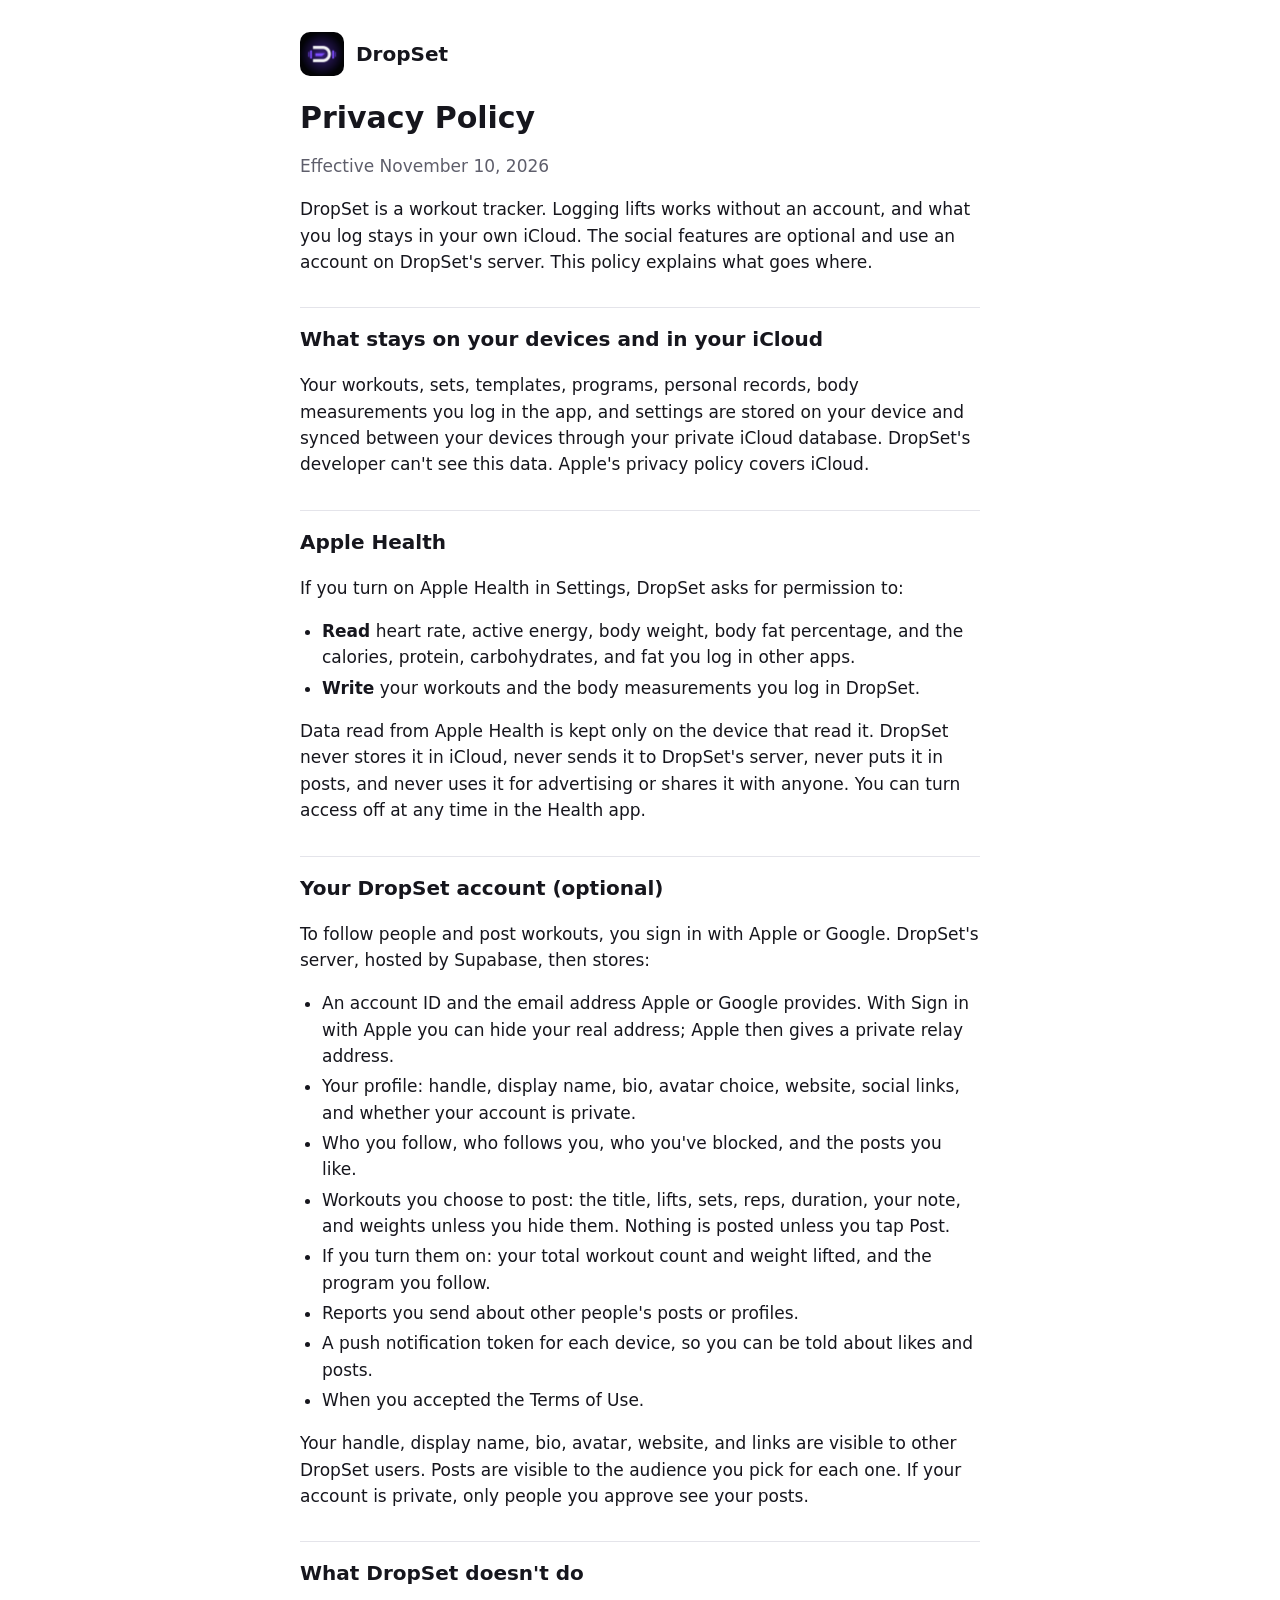
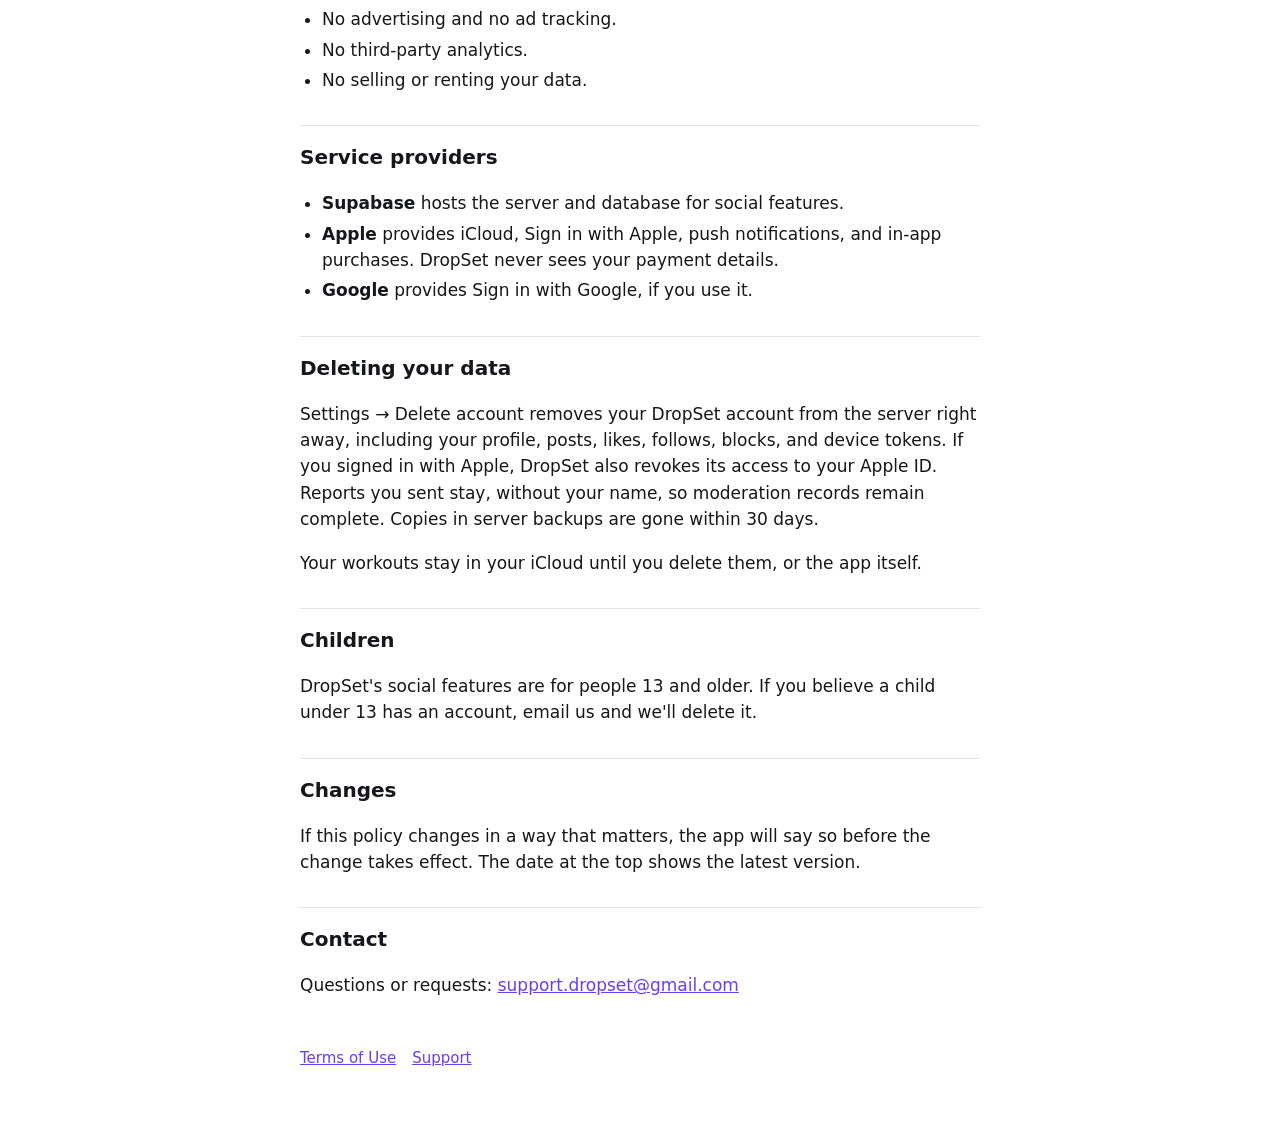
==== dropset/privacy/index.html @ eeff5fb8 "DropSet privacy policy, terms, and support pages; profile share links Co-Authored-By: Claude Opus 5." ====
<!doctype html>
<html lang="en">
<head>
<meta charset="utf-8">
<meta name="viewport" content="width=device-width, initial-scale=1, viewport-fit=cover">
<title>DropSet Privacy Policy</title>
<link rel="stylesheet" href="../page.css">
</head>
<body>
<main>
<header><img src="../s/icon.png" alt=""><a href="../support/">DropSet</a></header>
<h1>Privacy Policy</h1>
<p class="muted">Effective November 10, 2026</p>

<p>DropSet is a workout tracker. Logging lifts works without an account, and what you log stays in your own iCloud. The social features are optional and use an account on DropSet's server. This policy explains what goes where.</p>

<h2>What stays on your devices and in your iCloud</h2>
<p>Your workouts, sets, templates, programs, personal records, body measurements you log in the app, and settings are stored on your device and synced between your devices through your private iCloud database. DropSet's developer can't see this data. Apple's privacy policy covers iCloud.</p>

<h2>Apple Health</h2>
<p>If you turn on Apple Health in Settings, DropSet asks for permission to:</p>
<ul>
  <li><strong>Read</strong> heart rate, active energy, body weight, body fat percentage, and the calories, protein, carbohydrates, and fat you log in other apps.</li>
  <li><strong>Write</strong> your workouts and the body measurements you log in DropSet.</li>
</ul>
<p>Data read from Apple Health is kept only on the device that read it. DropSet never stores it in iCloud, never sends it to DropSet's server, never puts it in posts, and never uses it for advertising or shares it with anyone. You can turn access off at any time in the Health app.</p>

<h2>Your DropSet account (optional)</h2>
<p>To follow people and post workouts, you sign in with Apple or Google. DropSet's server, hosted by Supabase, then stores:</p>
<ul>
  <li>An account ID and the email address Apple or Google provides. With Sign in with Apple you can hide your real address; Apple then gives a private relay address.</li>
  <li>Your profile: handle, display name, bio, avatar choice, website, social links, and whether your account is private.</li>
  <li>Who you follow, who follows you, who you've blocked, and the posts you like.</li>
  <li>Workouts you choose to post: the title, lifts, sets, reps, duration, your note, and weights unless you hide them. Nothing is posted unless you tap Post.</li>
  <li>If you turn them on: your total workout count and weight lifted, and the program you follow.</li>
  <li>Reports you send about other people's posts or profiles.</li>
  <li>A push notification token for each device, so you can be told about likes and posts.</li>
  <li>When you accepted the Terms of Use.</li>
</ul>
<p>Your handle, display name, bio, avatar, website, and links are visible to other DropSet users. Posts are visible to the audience you pick for each one. If your account is private, only people you approve see your posts.</p>

<h2>What DropSet doesn't do</h2>
<ul>
  <li>No advertising and no ad tracking.</li>
  <li>No third-party analytics.</li>
  <li>No selling or renting your data.</li>
</ul>

<h2>Service providers</h2>
<ul>
  <li><strong>Supabase</strong> hosts the server and database for social features.</li>
  <li><strong>Apple</strong> provides iCloud, Sign in with Apple, push notifications, and in-app purchases. DropSet never sees your payment details.</li>
  <li><strong>Google</strong> provides Sign in with Google, if you use it.</li>
</ul>

<h2>Deleting your data</h2>
<p>Settings &rarr; Delete account removes your DropSet account from the server right away, including your profile, posts, likes, follows, blocks, and device tokens. If you signed in with Apple, DropSet also revokes its access to your Apple ID. Reports you sent stay, without your name, so moderation records remain complete. Copies in server backups are gone within 30 days.</p>
<p>Your workouts stay in your iCloud until you delete them, or the app itself.</p>

<h2>Children</h2>
<p>DropSet's social features are for people 13 and older. If you believe a child under 13 has an account, email us and we'll delete it.</p>

<h2>Changes</h2>
<p>If this policy changes in a way that matters, the app will say so before the change takes effect. The date at the top shows the latest version.</p>

<h2>Contact</h2>
<p>Questions or requests: <a href="mailto:support.dropset@gmail.com">support.dropset@gmail.com</a></p>

<footer><a href="../terms/">Terms of Use</a><a href="../support/">Support</a></footer>
</main>
</body>
</html>
---- dropset/page.css ----
:root {
  color-scheme: light dark;
  --bg: #FFFFFF;
  --ink: #16161D;
  --muted: #5E5E6B;
  --rule: #E4E4EA;
  --accent: #6A3DF0;
}
@media (prefers-color-scheme: dark) {
  :root { --bg: #0B0B0F; --ink: #F2F2F5; --muted: #9A9AA6; --rule: #26262E; --accent: #B79CFF; }
}
body {
  margin: 0;
  background: var(--bg);
  color: var(--ink);
  font: 17px/1.55 -apple-system, system-ui, sans-serif;
}
main { max-width: 680px; margin: 0 auto; padding: 32px 16px 64px; }
header { display: flex; align-items: center; gap: 12px; margin-bottom: 24px; }
header img { width: 44px; height: 44px; border-radius: 10px; }
header a { color: var(--ink); font-weight: 700; font-size: 20px; text-decoration: none; }
h1 { font-size: 30px; line-height: 1.2; margin: 0 0 4px; }
h2 { font-size: 20px; margin: 32px 0 8px; padding-top: 16px; border-top: 1px solid var(--rule); }
h3 { font-size: 17px; margin: 20px 0 4px; }
p, li { color: var(--ink); }
.muted, footer { color: var(--muted); }
ul { padding-left: 22px; }
li { margin: 4px 0; }
a { color: var(--accent); }
footer { margin-top: 48px; font-size: 15px; }
footer a { margin-right: 16px; }
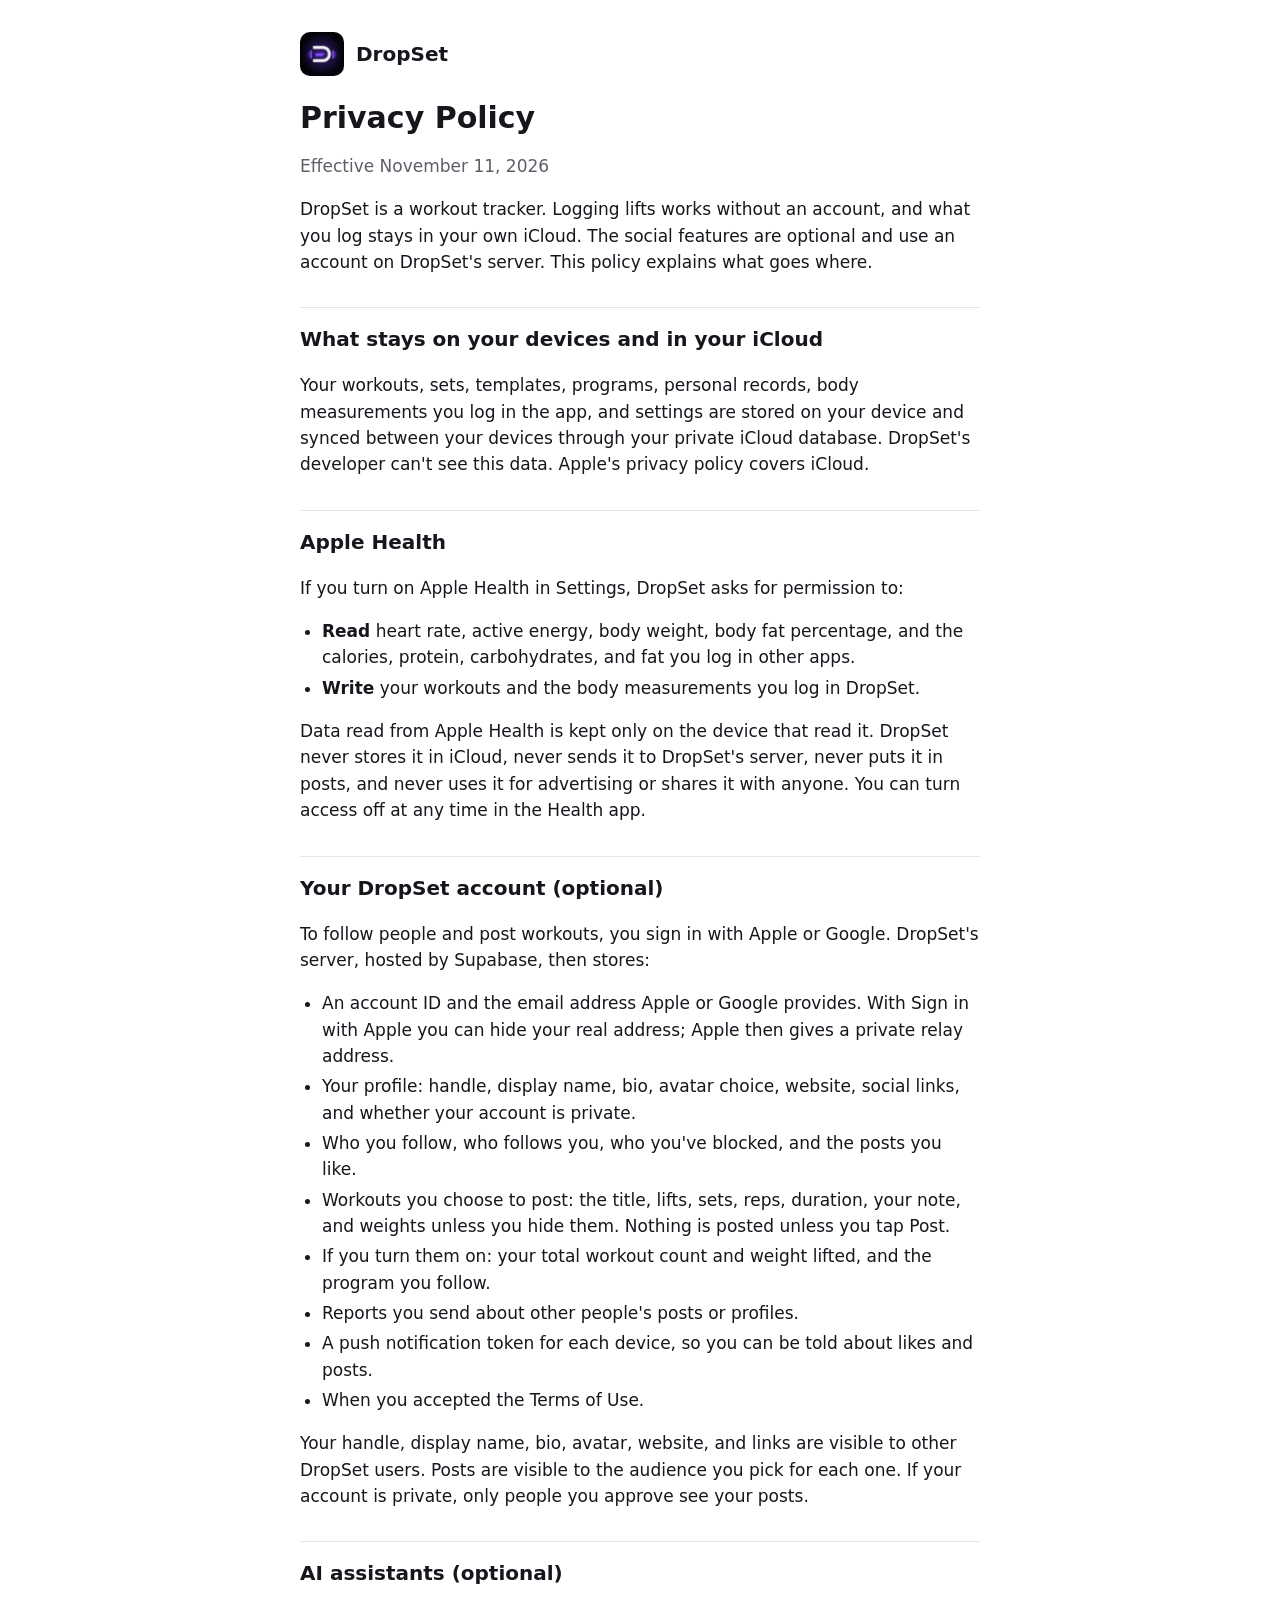
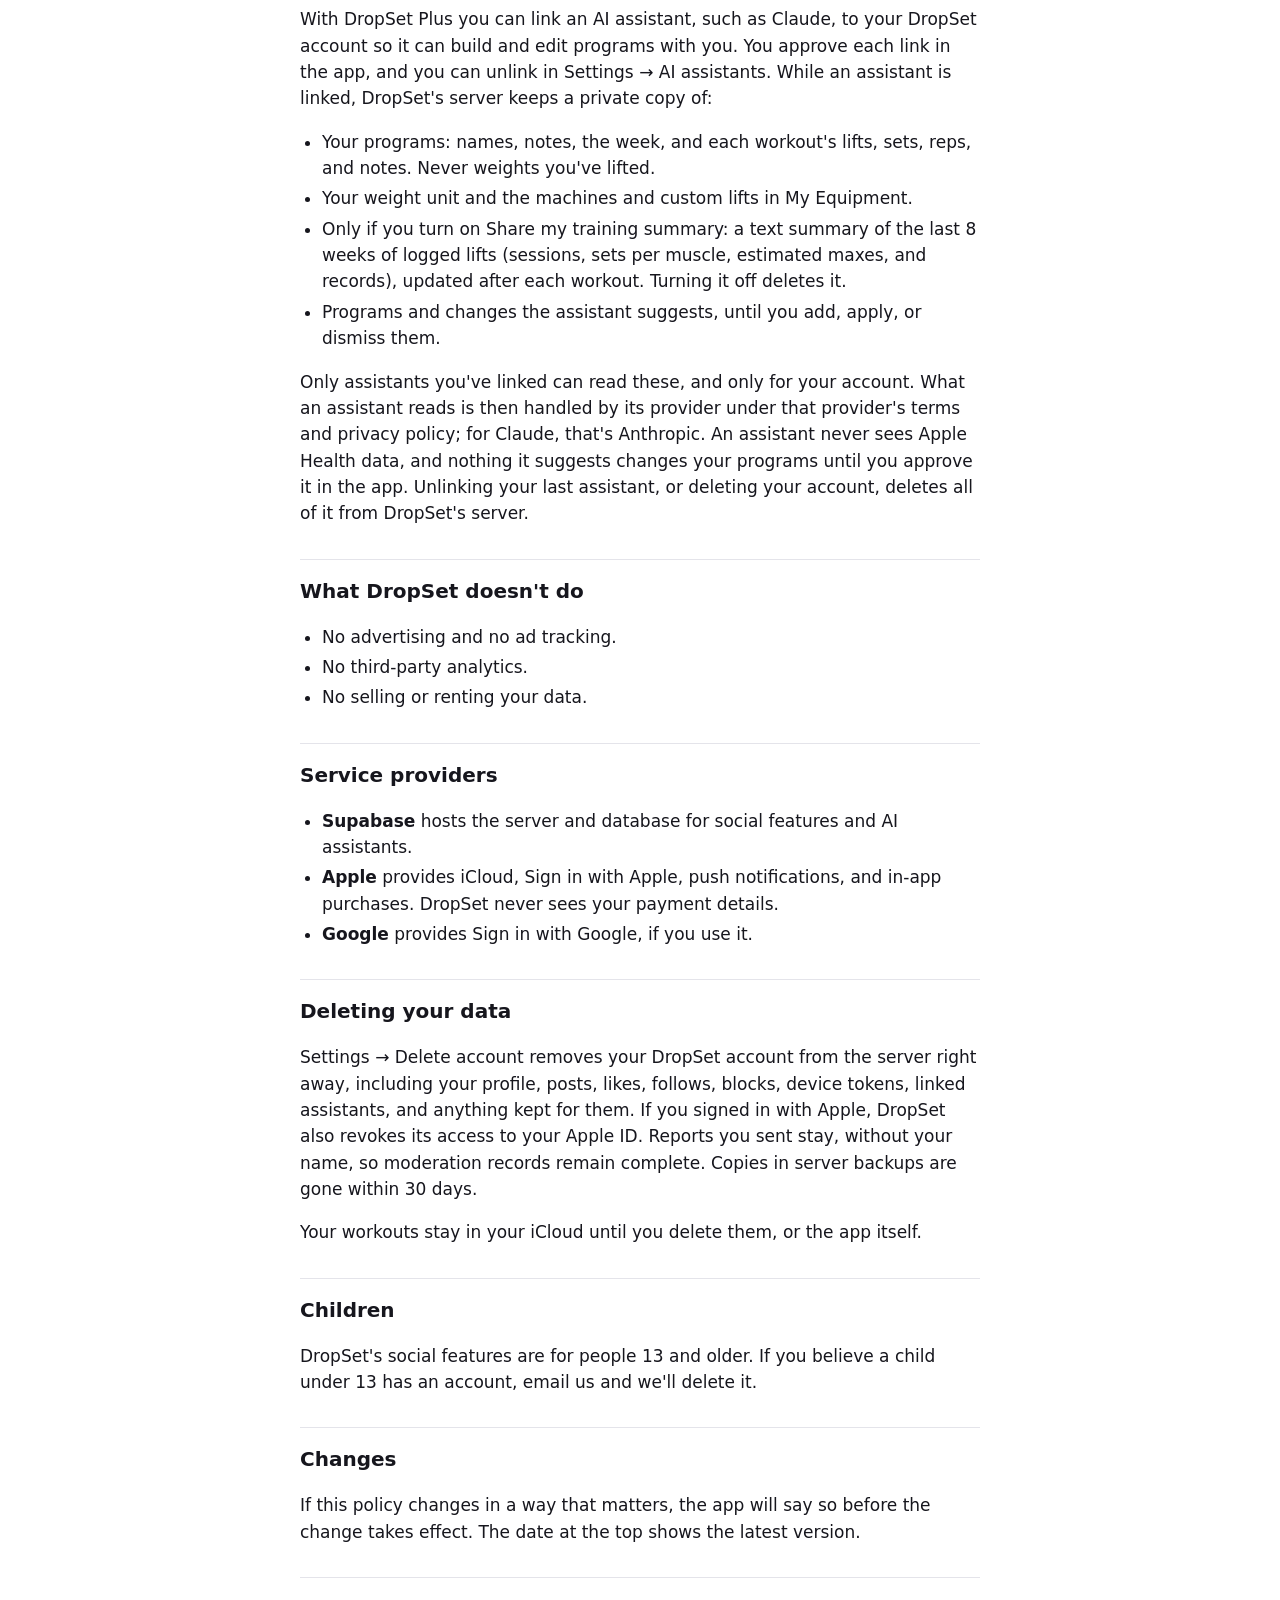
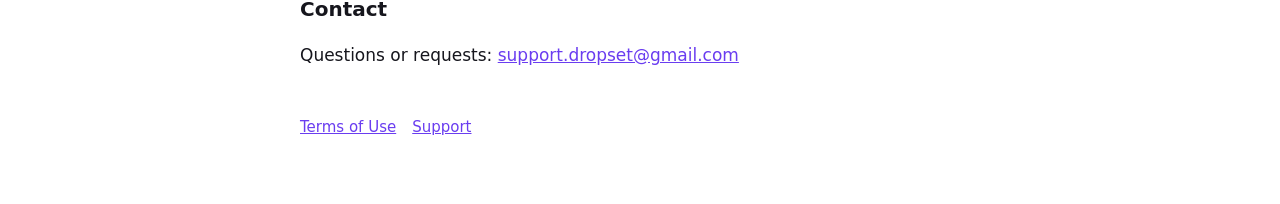
==== commit 88589418: "DropSet: assistant link and approve pages, approve Universal Link path, privacy policy for AI assist" ====
--- a/dropset/privacy/index.html
+++ b/dropset/privacy/index.html
@@ -10,7 +10,7 @@
 <main>
 <header><img src="../s/icon.png" alt=""><a href="../support/">DropSet</a></header>
 <h1>Privacy Policy</h1>
-<p class="muted">Effective November 10, 2026</p>
+<p class="muted">Effective November 11, 2026</p>
 
 <p>DropSet is a workout tracker. Logging lifts works without an account, and what you log stays in your own iCloud. The social features are optional and use an account on DropSet's server. This policy explains what goes where.</p>
 
@@ -39,6 +39,16 @@
 </ul>
 <p>Your handle, display name, bio, avatar, website, and links are visible to other DropSet users. Posts are visible to the audience you pick for each one. If your account is private, only people you approve see your posts.</p>
 
+<h2>AI assistants (optional)</h2>
+<p>With DropSet Plus you can link an AI assistant, such as Claude, to your DropSet account so it can build and edit programs with you. You approve each link in the app, and you can unlink in Settings &rarr; AI assistants. While an assistant is linked, DropSet's server keeps a private copy of:</p>
+<ul>
+  <li>Your programs: names, notes, the week, and each workout's lifts, sets, reps, and notes. Never weights you've lifted.</li>
+  <li>Your weight unit and the machines and custom lifts in My Equipment.</li>
+  <li>Only if you turn on Share my training summary: a text summary of the last 8 weeks of logged lifts (sessions, sets per muscle, estimated maxes, and records), updated after each workout. Turning it off deletes it.</li>
+  <li>Programs and changes the assistant suggests, until you add, apply, or dismiss them.</li>
+</ul>
+<p>Only assistants you've linked can read these, and only for your account. What an assistant reads is then handled by its provider under that provider's terms and privacy policy; for Claude, that's Anthropic. An assistant never sees Apple Health data, and nothing it suggests changes your programs until you approve it in the app. Unlinking your last assistant, or deleting your account, deletes all of it from DropSet's server.</p>
+
 <h2>What DropSet doesn't do</h2>
 <ul>
   <li>No advertising and no ad tracking.</li>
@@ -48,13 +58,13 @@
 
 <h2>Service providers</h2>
 <ul>
-  <li><strong>Supabase</strong> hosts the server and database for social features.</li>
+  <li><strong>Supabase</strong> hosts the server and database for social features and AI assistants.</li>
   <li><strong>Apple</strong> provides iCloud, Sign in with Apple, push notifications, and in-app purchases. DropSet never sees your payment details.</li>
   <li><strong>Google</strong> provides Sign in with Google, if you use it.</li>
 </ul>
 
 <h2>Deleting your data</h2>
-<p>Settings &rarr; Delete account removes your DropSet account from the server right away, including your profile, posts, likes, follows, blocks, and device tokens. If you signed in with Apple, DropSet also revokes its access to your Apple ID. Reports you sent stay, without your name, so moderation records remain complete. Copies in server backups are gone within 30 days.</p>
+<p>Settings &rarr; Delete account removes your DropSet account from the server right away, including your profile, posts, likes, follows, blocks, device tokens, linked assistants, and anything kept for them. If you signed in with Apple, DropSet also revokes its access to your Apple ID. Reports you sent stay, without your name, so moderation records remain complete. Copies in server backups are gone within 30 days.</p>
 <p>Your workouts stay in your iCloud until you delete them, or the app itself.</p>
 
 <h2>Children</h2>
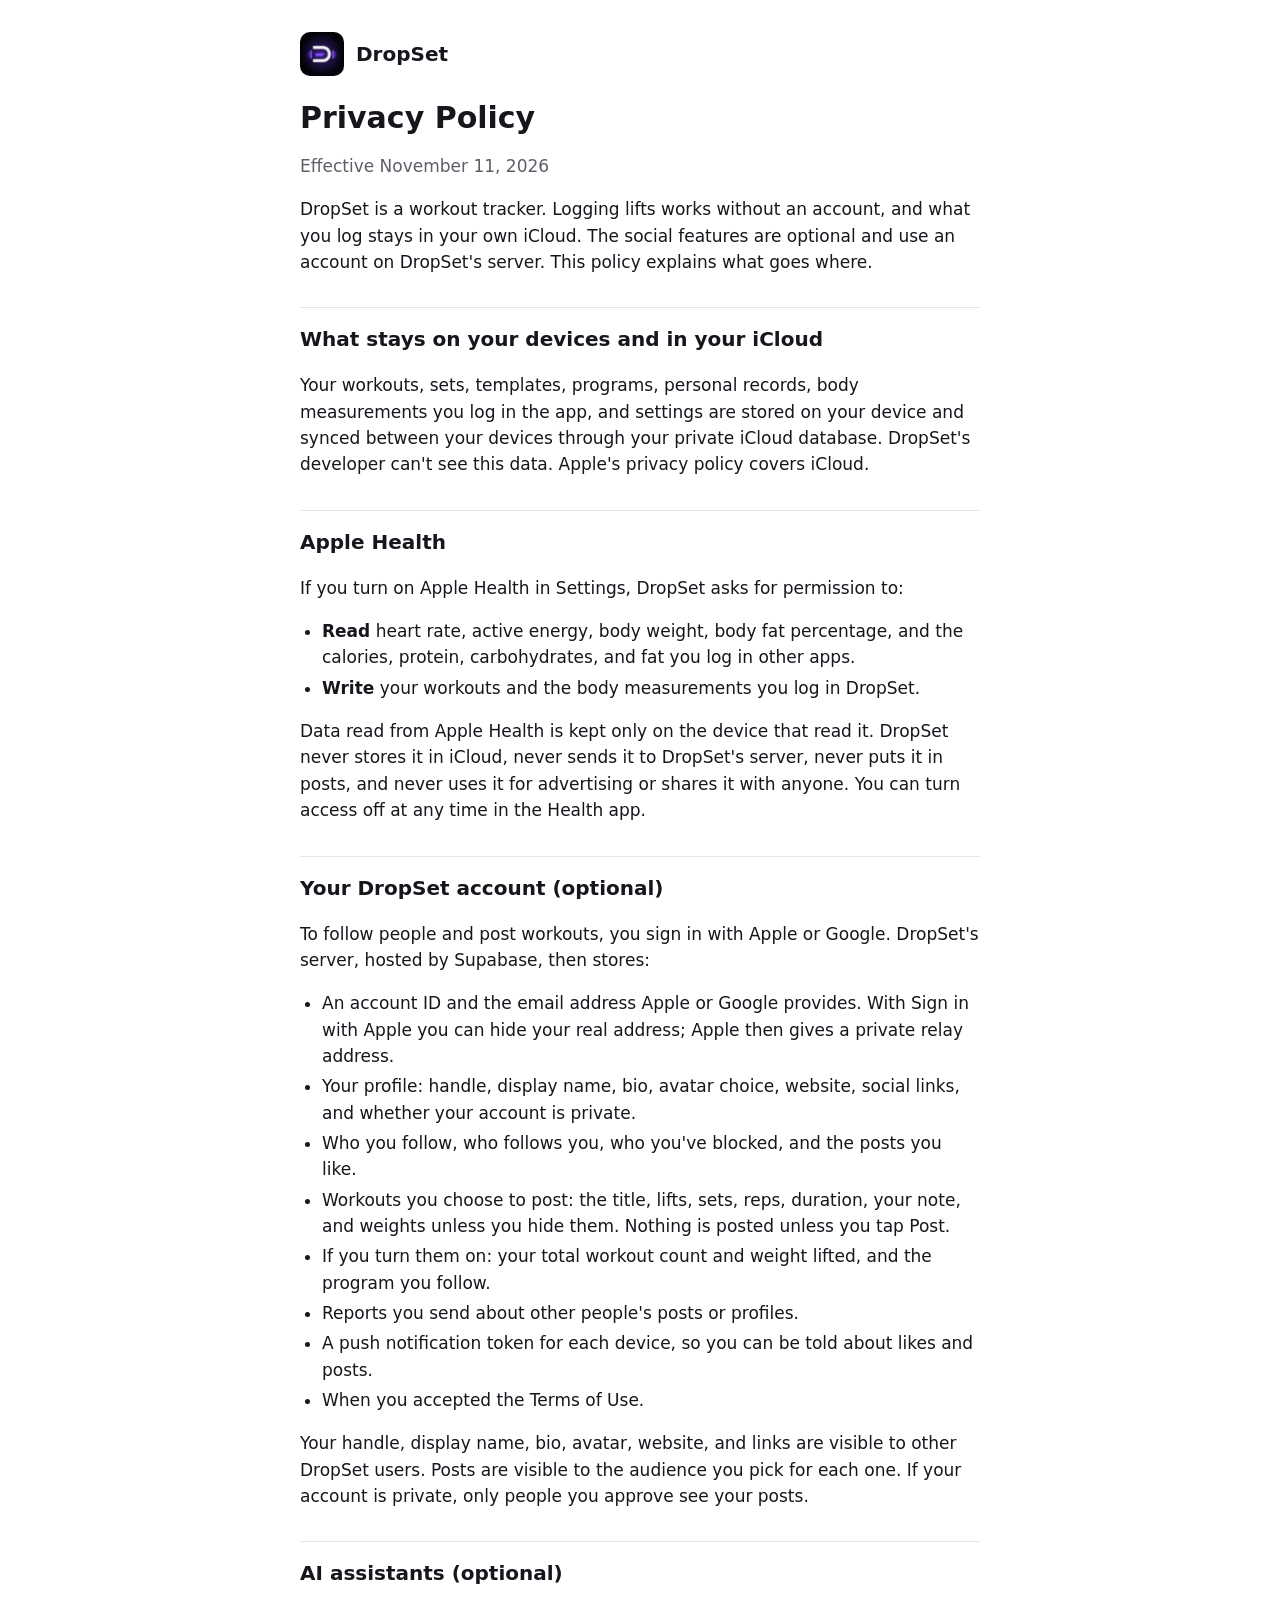
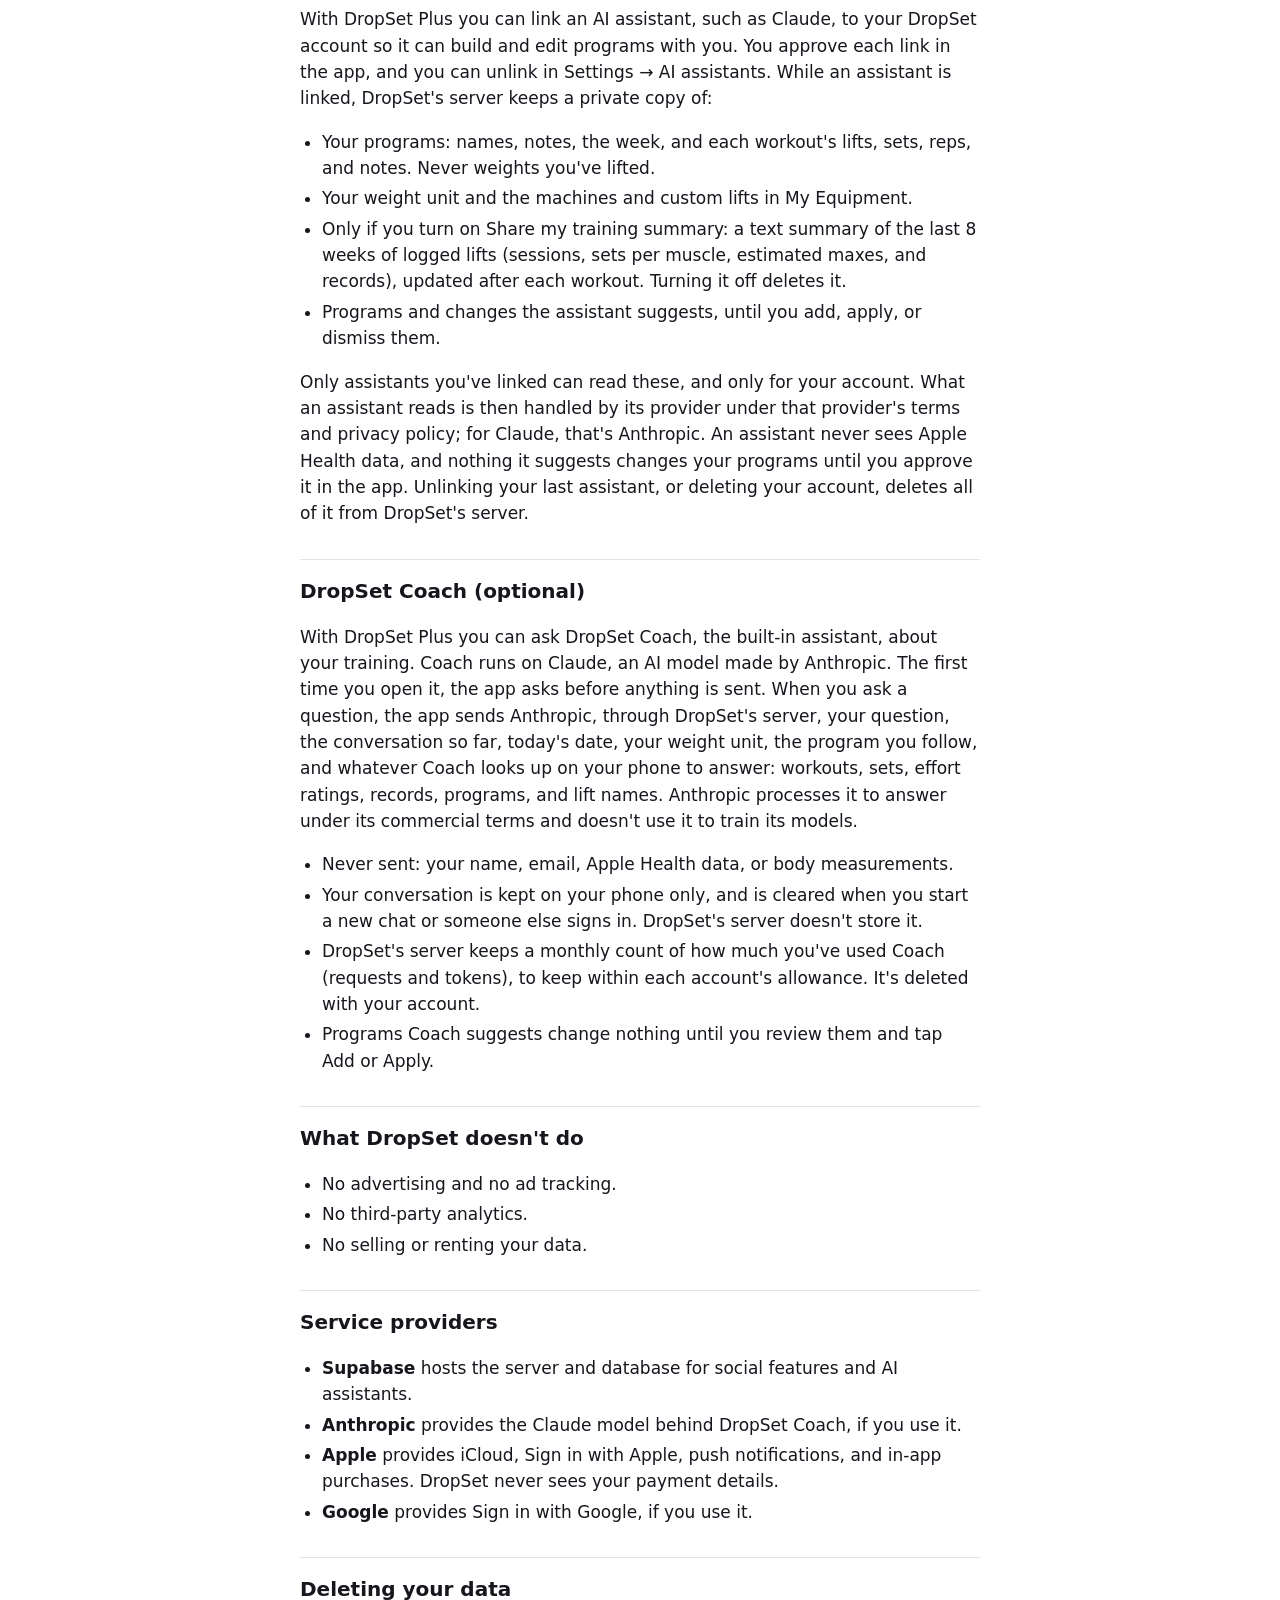
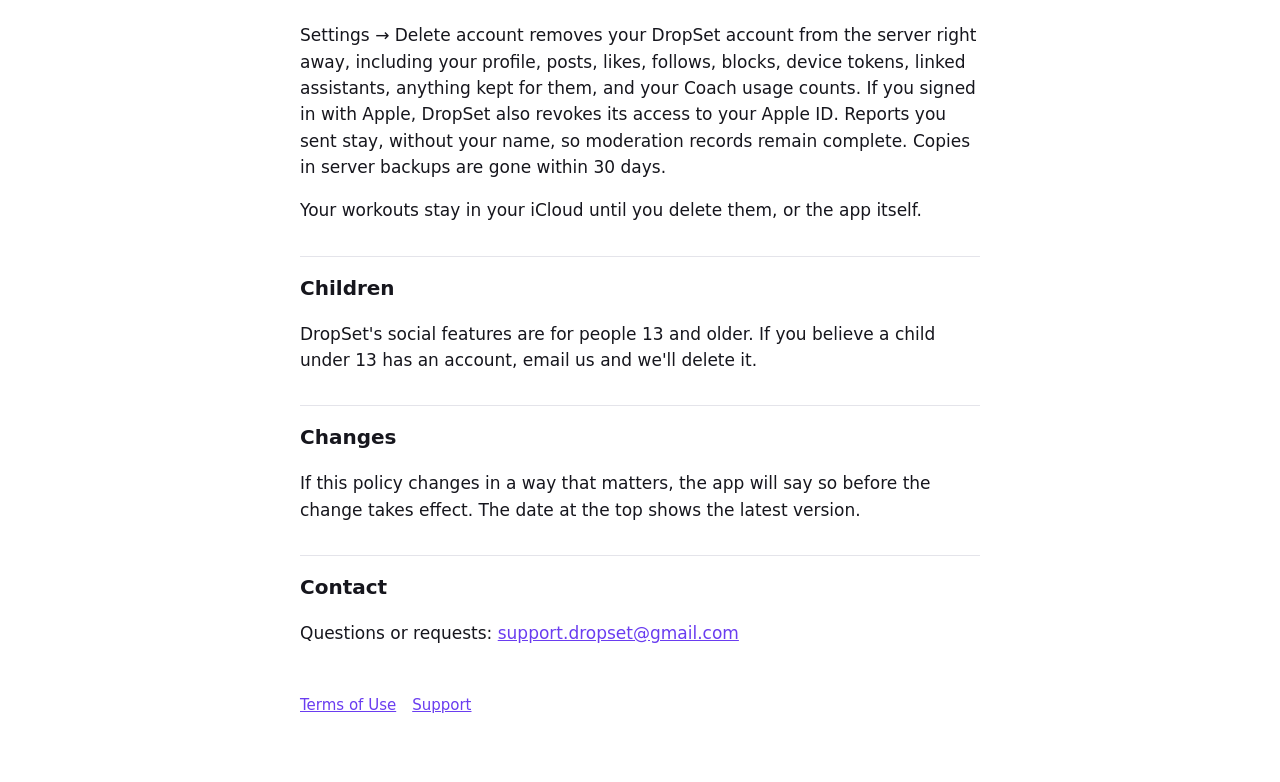
==== commit 1491b5f9: "DropSet privacy: Coach section and Anthropic as a provider Co-Authored-By: Claude Opus 5.5 <noreply@" ====
--- a/dropset/privacy/index.html
+++ b/dropset/privacy/index.html
@@ -49,6 +49,15 @@
 </ul>
 <p>Only assistants you've linked can read these, and only for your account. What an assistant reads is then handled by its provider under that provider's terms and privacy policy; for Claude, that's Anthropic. An assistant never sees Apple Health data, and nothing it suggests changes your programs until you approve it in the app. Unlinking your last assistant, or deleting your account, deletes all of it from DropSet's server.</p>
 
+<h2>DropSet Coach (optional)</h2>
+<p>With DropSet Plus you can ask DropSet Coach, the built-in assistant, about your training. Coach runs on Claude, an AI model made by Anthropic. The first time you open it, the app asks before anything is sent. When you ask a question, the app sends Anthropic, through DropSet's server, your question, the conversation so far, today's date, your weight unit, the program you follow, and whatever Coach looks up on your phone to answer: workouts, sets, effort ratings, records, programs, and lift names. Anthropic processes it to answer under its commercial terms and doesn't use it to train its models.</p>
+<ul>
+  <li>Never sent: your name, email, Apple Health data, or body measurements.</li>
+  <li>Your conversation is kept on your phone only, and is cleared when you start a new chat or someone else signs in. DropSet's server doesn't store it.</li>
+  <li>DropSet's server keeps a monthly count of how much you've used Coach (requests and tokens), to keep within each account's allowance. It's deleted with your account.</li>
+  <li>Programs Coach suggests change nothing until you review them and tap Add or Apply.</li>
+</ul>
+
 <h2>What DropSet doesn't do</h2>
 <ul>
   <li>No advertising and no ad tracking.</li>
@@ -59,12 +68,13 @@
 <h2>Service providers</h2>
 <ul>
   <li><strong>Supabase</strong> hosts the server and database for social features and AI assistants.</li>
+  <li><strong>Anthropic</strong> provides the Claude model behind DropSet Coach, if you use it.</li>
   <li><strong>Apple</strong> provides iCloud, Sign in with Apple, push notifications, and in-app purchases. DropSet never sees your payment details.</li>
   <li><strong>Google</strong> provides Sign in with Google, if you use it.</li>
 </ul>
 
 <h2>Deleting your data</h2>
-<p>Settings &rarr; Delete account removes your DropSet account from the server right away, including your profile, posts, likes, follows, blocks, device tokens, linked assistants, and anything kept for them. If you signed in with Apple, DropSet also revokes its access to your Apple ID. Reports you sent stay, without your name, so moderation records remain complete. Copies in server backups are gone within 30 days.</p>
+<p>Settings &rarr; Delete account removes your DropSet account from the server right away, including your profile, posts, likes, follows, blocks, device tokens, linked assistants, anything kept for them, and your Coach usage counts. If you signed in with Apple, DropSet also revokes its access to your Apple ID. Reports you sent stay, without your name, so moderation records remain complete. Copies in server backups are gone within 30 days.</p>
 <p>Your workouts stay in your iCloud until you delete them, or the app itself.</p>
 
 <h2>Children</h2>
